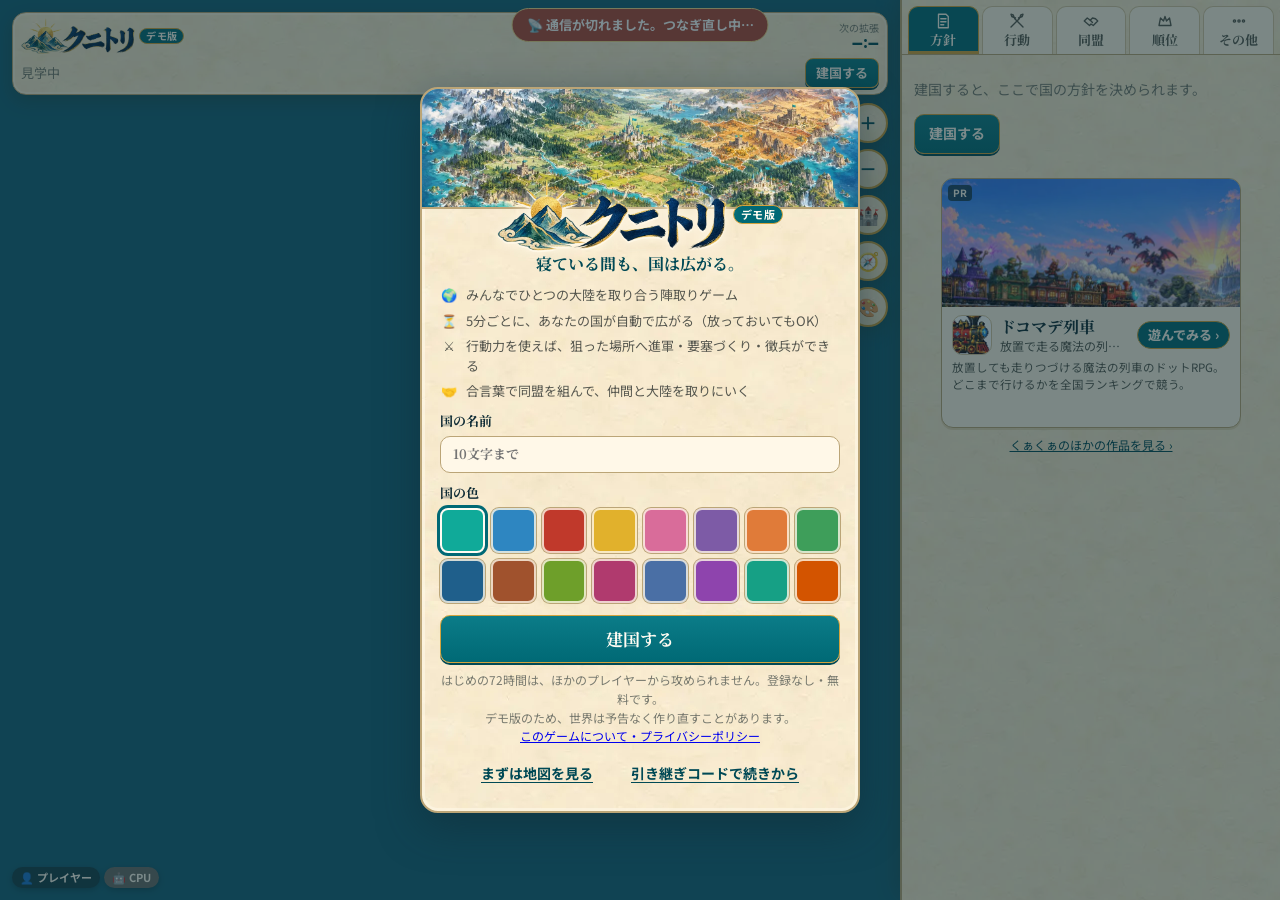
==== index.html @ 647d9536 "クニトリ（デモ版）を公開（v0.3.0・ソース 3f61ecf）" ====
<!doctype html>
<html lang="ja">
<head>
<meta charset="utf-8">
<meta name="viewport" content="width=device-width, initial-scale=1, viewport-fit=cover">
<title>クニトリ（デモ版）｜寝ている間も国が広がる陣取り</title>
<meta name="description" content="みんなでひとつの大陸を取り合う、放置でも遊べる陣取りゲームのデモ版。5分ごとに国が自動で広がり、行動力を使えば狙った場所へ進軍できる。登録なしで無料。">
<meta property="og:title" content="クニトリ（デモ版）｜寝ている間も国が広がる陣取り">
<meta property="og:description" content="みんなでひとつの大陸を取り合う、放置でも遊べる陣取りゲーム。5分ごとに国が自動で広がる。登録なし・無料。">
<meta property="og:type" content="website">
<meta property="og:image" content="https://9qu1.com/kunitori/og.png">
<meta property="og:url" content="https://9qu1.com/kunitori/">
<link rel="canonical" href="https://9qu1.com/kunitori/">
<meta name="twitter:card" content="summary_large_image">
<meta name="theme-color" content="#F5ECD5">
<link rel="icon" href="favicon-32.png" type="image/png" sizes="32x32">
<link rel="apple-touch-icon" href="apple-touch-icon.png">
<link rel="preconnect" href="https://fonts.googleapis.com">
<link rel="preconnect" href="https://fonts.gstatic.com" crossorigin>
<link rel="stylesheet" href="https://fonts.googleapis.com/css2?family=Barlow+Condensed:wght@600;700&family=Noto+Sans+JP:wght@400;700&family=Noto+Serif+JP:wght@700&display=swap">
<link rel="stylesheet" href="style.css?v=0.3.0">
</head>
<body>
<div id="app">
  <canvas id="map" aria-label="大陸の地図"></canvas>

  <header id="hud">
    <div class="hud-row top">
      <div class="brand" id="hud-title"><img src="img/logo.webp" alt="クニトリ" width="720" height="227"><span class="demo">デモ版</span></div>
      <div class="nation-card" id="hud-nation" hidden>
        <span class="crest" id="hud-dot"></span>
        <div class="nc-body">
          <b id="hud-name"></b>
          <div class="nc-badges">
            <span class="badge shield" id="hud-shield" hidden></span>
            <span class="badge sleep" id="hud-dormant" hidden>眠りの国</span>
          </div>
        </div>
      </div>
      <div class="spacer"></div>
      <div class="next" title="次のターンまで"><small>次の拡張</small><b id="hud-next">--:--</b></div>
    </div>
    <div class="hud-row stats" id="hud-stats" hidden>
      <div class="stat"><span class="ico" aria-hidden="true"><svg viewBox="0 0 24 24"><path d="M4 20 15 9M15 9l2-5 3-1-1 3-5 2M20 20 9 9M9 9 7 4 4 3l1 3 5 2M6 16l2 2M18 16l-2 2"/></svg></span><div><small class="lbl">兵力</small><div class="v"><b id="hud-troops">0</b><small id="hud-cap"></small></div></div></div>
      <div class="stat"><span class="ico" aria-hidden="true"><svg viewBox="0 0 24 24"><path d="M3 18h18L18 8l-4 4-2-6-2 6-4-4z"/></svg></span><div><small class="lbl">領地</small><div class="v"><b id="hud-cells">0</b><small id="hud-cities"></small></div></div></div>
      <div class="stat ap"><span class="ico" aria-hidden="true"><svg viewBox="0 0 24 24"><path d="M13 2 4 14h7l-1 8 9-12h-7z"/></svg></span><div><small class="lbl">行動力</small><div class="v"><b id="hud-ap">0</b><small>/12</small></div></div><span class="apbar" id="hud-apbar"></span></div>
    </div>
    <div class="hud-row" id="hud-guest">
      <span class="guest">見学中</span>
      <button class="btn small gold" id="btn-found">建国する</button>
    </div>
  </header>

  <div id="mapctl">
    <button class="ctl" id="z-in" aria-label="拡大">＋</button>
    <button class="ctl" id="z-out" aria-label="縮小">－</button>
    <button class="ctl" id="z-home" aria-label="自分の国へ" title="自分の国へ">🏰</button>
    <button class="ctl" id="z-fit" aria-label="全体を見る" title="全体を見る">🧭</button>
    <button class="ctl" id="z-mode" aria-label="色分けの切り替え" title="国ごと／同盟ごと">🎨</button>
  </div>

  <div id="legend" aria-hidden="true"><span class="pl">👤 プレイヤー</span><span class="cp">🤖 CPU</span></div>

  <div id="cellcard" hidden></div>

  <section id="panel">
    <nav id="tabs"></nav>
    <div id="panel-body">
      <div class="tab" id="tab-policy"></div>
      <div class="tab" id="tab-act" hidden></div>
      <div class="tab" id="tab-team" hidden></div>
      <div class="tab" id="tab-rank" hidden></div>
      <div class="tab" id="tab-more" hidden></div>
      <div id="promo"></div>
    </div>
  </section>

  <div id="netband" hidden></div>
  <div id="toast" hidden></div>

  <div class="overlay" id="start" hidden>
    <div class="card start">
      <div class="hero"><img src="img/hero.webp" alt="" width="1280" height="853"></div>
      <div class="start-logo"><img src="img/logo.webp" alt="クニトリ" width="720" height="227"><span class="demo">デモ版</span></div>
      <p class="lead">寝ている間も、国は広がる。</p>
      <ul class="points">
        <li><span>🌍</span>みんなでひとつの大陸を取り合う陣取りゲーム</li>
        <li><span>⏳</span>5分ごとに、あなたの国が自動で広がる（放っておいてもOK）</li>
        <li><span>⚔️</span>行動力を使えば、狙った場所へ進軍・要塞づくり・徴兵ができる</li>
        <li><span>🤝</span>合言葉で同盟を組んで、仲間と大陸を取りにいく</li>
      </ul>
      <p class="invite-note" id="f-invite" hidden></p>
      <label class="field">国の名前<input id="f-name" maxlength="10" placeholder="10文字まで" autocomplete="off"></label>
      <div class="field">国の色<div id="f-colors" class="swatches"></div></div>
      <button class="btn gold wide" id="f-go">建国する</button>
      <p class="note">はじめの72時間は、ほかのプレイヤーから攻められません。登録なし・無料です。<br>デモ版のため、世界は予告なく作り直すことがあります。<br><a href="about.html">このゲームについて・プライバシーポリシー</a></p>
      <div class="row">
        <button class="btn ghost" id="f-look">まずは地図を見る</button>
        <button class="btn ghost" id="f-restore">引き継ぎコードで続きから</button>
      </div>
    </div>
  </div>

  <div class="overlay" id="modal" hidden><div class="card" id="modal-card"></div></div>
</div>
<script type="module" src="js/app.js?v=0.3.0"></script>
</body>
</html>
---- style.css ----
/* クニトリの見た目（案3: 羊皮紙・深い青緑・金。色の決まりは design/style/style.json） */
:root {
  --paper: #F5ECD5;
  --paper-light: #FFF8E8;
  --paper-shade: #E8D9B8;
  --ink: #102C36;
  --ink-2: #56574F;
  --ink-3: #77796E;
  --line: #BBA577;
  --line-light: #D9C7A2;
  --teal: #006975;
  --teal-dark: #004955;
  --teal-light: #229394;
  --gold: #D3A33D;
  --gold-light: #F5D989;
  --gold-dark: #8E641F;
  --danger: #AF4436;
  --danger-light: #F0D4C5;
  --ok: #28755D;
  --ok-light: #DCEBDD;
  --player: #123E4A;
  --cpu: #666B68;
  --white: #FFFCF2;
  --panel-h: 0px;
  --hud-h: 90px;
  --safe-top: env(safe-area-inset-top, 0px);
  --safe-bottom: env(safe-area-inset-bottom, 0px);
  --paper-bg: var(--paper) url("img/parchment.webp") repeat;
  --shadow: 0 6px 18px rgba(52, 38, 14, 0.28);
  --serif: "Noto Serif JP", "Hiragino Mincho ProN", "Yu Mincho", serif;
  --sans: "Noto Sans JP", "Hiragino Sans", "Hiragino Kaku Gothic ProN", "Yu Gothic UI", system-ui, sans-serif;
  --num: "Barlow Condensed", "Noto Sans JP", system-ui, sans-serif;
}

* { box-sizing: border-box; }
html, body { margin: 0; height: 100%; background: #126078; color: var(--ink); }
body { font-family: var(--sans); font-size: 14px; line-height: 1.55; -webkit-text-size-adjust: 100%; overscroll-behavior: none; }
button { font: inherit; color: inherit; cursor: pointer; }
input { font: inherit; }
[hidden] { display: none !important; }

#app { position: fixed; inset: 0; overflow: hidden; background: #126078; }
#map { position: absolute; inset: 0; width: 100%; height: 100%; touch-action: none; display: block; cursor: grab; }
#map:active { cursor: grabbing; }

/* ---------- 共通の部品 ---------- */
.paper { background: var(--paper-bg); }
.demo {
  display: inline-block;
  font: 700 11px/1 var(--sans);
  color: var(--white);
  background: var(--teal);
  border: 1.5px solid var(--gold);
  border-radius: 999px;
  padding: 3px 7px;
  white-space: nowrap;
  vertical-align: middle;
  letter-spacing: 0.04em;
}
.badge { font-size: 11px; padding: 1px 7px; border-radius: 999px; white-space: nowrap; font-weight: 700; display: inline-block; line-height: 1.6; }
.badge.shield { background: #FBEFC9; color: var(--gold-dark); border: 1px solid var(--gold); }
.badge.sleep { background: var(--paper-shade); color: var(--ink-3); border: 1px solid var(--line-light); }
.badge.cpu { background: var(--cpu); color: var(--white); }
.badge.player { background: var(--player); color: var(--white); }
.badge.cap { background: #FBEFC9; color: var(--gold-dark); border: 1px solid var(--gold); }
.badge.mine { background: var(--teal); color: var(--white); }
.dot { width: 12px; height: 12px; border-radius: 3px; flex: none; box-shadow: 0 0 0 1px rgba(16, 44, 54, 0.35); display: inline-block; }

/* ---------- 上の帯 ---------- */
#hud {
  position: absolute;
  top: calc(var(--safe-top) + 6px);
  left: 6px;
  right: 6px;
  background: var(--paper-bg);
  border: 1.5px solid var(--line);
  border-radius: 14px;
  padding: 5px 8px 6px;
  box-shadow: var(--shadow), inset 0 0 0 2px rgba(255, 248, 232, 0.6);
  z-index: 5;
}
.hud-row { display: flex; align-items: center; gap: 6px; }
.hud-row + .hud-row { margin-top: 4px; }
.spacer { flex: 1; }
.brand { display: flex; align-items: center; gap: 4px; flex: none; }
.brand img { height: 30px; width: auto; display: block; }
.brand .demo { font-size: 10px; padding: 2px 6px; }
.nation-card {
  display: flex;
  align-items: center;
  gap: 6px;
  min-width: 0;
  background: var(--paper-light);
  border: 1px solid var(--line-light);
  border-radius: 10px;
  padding: 2px 8px 2px 4px;
}
.crest {
  width: 22px;
  height: 26px;
  flex: none;
  clip-path: polygon(0 0, 100% 0, 100% 62%, 50% 100%, 0 62%);
  box-shadow: inset 0 0 0 2px rgba(255, 255, 255, 0.35);
  border-top: 3px solid var(--gold);
}
.nc-body { min-width: 0; line-height: 1.2; }
#hud-name { display: block; font: 700 14px/1.25 var(--serif); white-space: nowrap; overflow: hidden; text-overflow: ellipsis; max-width: 8.5em; }
.nc-badges { display: flex; gap: 3px; }
.nc-badges .badge { font-size: 10px; padding: 0 5px; line-height: 1.5; }
.next { display: flex; flex-direction: column; align-items: flex-end; line-height: 1.1; white-space: nowrap; }
.next small { font-size: 10px; color: var(--ink-3); }
.next b { font: 700 18px/1 var(--num); color: var(--teal-dark); font-variant-numeric: tabular-nums; }
.stats { gap: 5px; }
.stat {
  flex: 1;
  min-width: 0;
  display: flex;
  align-items: center;
  gap: 5px;
  background: var(--paper-light);
  border: 1px solid var(--line-light);
  border-radius: 10px;
  padding: 2px 6px 3px;
  white-space: nowrap;
  position: relative;
  line-height: 1.15;
}
.stat .ico { width: 20px; height: 20px; flex: none; color: var(--gold-dark); }
.stat .ico svg { width: 100%; height: 100%; fill: none; stroke: currentColor; stroke-width: 2; stroke-linecap: round; stroke-linejoin: round; }
.stat.ap .ico svg { fill: var(--gold); stroke: var(--gold-dark); stroke-width: 1.2; }
.stat > div { min-width: 0; }
.stat .lbl { display: block; font-size: 10px; color: var(--ink-3); }
.stat .v { display: flex; align-items: baseline; gap: 2px; }
.stat small { color: var(--ink-3); font-size: 11px; }
.stat b { font: 700 19px/1 var(--num); color: var(--ink); font-variant-numeric: tabular-nums; }
.stat.ap { padding-bottom: 7px; }
/* 狭い画面（〜360px）では、数字の枠の絵を隠して数字を優先 */
@media (max-width: 360px) {
  .stat .ico { display: none; }
  .stat { padding: 2px 5px 3px; }
  .apbar { left: 6px; }
  .stat b { font-size: 18px; }
}
.apbar { position: absolute; left: 31px; right: 7px; bottom: 3px; height: 4px; display: flex; gap: 1.5px; }
.apbar i { flex: 1; background: #DCCDA8; border-radius: 2px; }
.apbar i.on { background: var(--teal-light); }
.guest { color: var(--ink-3); font-size: 13px; }
#hud-guest { justify-content: space-between; }

/* ---------- 地図のボタンと凡例 ---------- */
#mapctl {
  position: absolute;
  right: 8px;
  top: calc(var(--hud-h) + 8px);
  display: flex;
  flex-direction: column;
  gap: 6px;
  z-index: 4;
}
.ctl {
  width: 40px;
  height: 40px;
  border-radius: 50%;
  border: 2px solid var(--gold);
  background: var(--paper-bg);
  color: var(--teal-dark);
  font-size: 18px;
  font-weight: 700;
  display: grid;
  place-items: center;
  box-shadow: var(--shadow);
}
.ctl:active { transform: translateY(1px); }
#legend {
  position: absolute;
  left: 8px;
  bottom: calc(var(--panel-h) + 8px);
  display: flex;
  gap: 4px;
  z-index: 4;
  pointer-events: none;
}
#legend span { font-size: 11px; font-weight: 700; color: var(--white); border-radius: 999px; padding: 2px 8px; box-shadow: 0 2px 6px rgba(0, 0, 0, 0.25); }
#legend .pl { background: var(--player); }
#legend .cp { background: var(--cpu); }

/* ---------- 下のパネル（スマホ）／右のパネル（PC） ---------- */
#panel {
  position: absolute;
  left: 0;
  right: 0;
  bottom: 0;
  max-height: 50vh;
  display: flex;
  flex-direction: column;
  background: var(--paper-bg);
  border-top: 2px solid var(--line);
  border-radius: 18px 18px 0 0;
  box-shadow: 0 -6px 22px rgba(52, 38, 14, 0.3);
  z-index: 6;
  padding-bottom: var(--safe-bottom);
}
#panel.collapsed #panel-body { display: none; }
/* スマホ: 開いているタブをもう一度押すと畳める（取っ手で知らせる） */
#panel::before { content: ""; display: block; width: 40px; height: 4px; border-radius: 2px; background: var(--line); margin: 6px auto 0; opacity: 0.8; }
#tabs { display: flex; padding: 6px 6px 0; gap: 3px; flex: none; border-bottom: 1.5px solid var(--line); }
#tabs button {
  flex: 1;
  min-width: 0;
  background: var(--paper-light);
  border: 1.5px solid var(--line-light);
  border-bottom: none;
  border-radius: 10px 10px 0 0;
  padding: 5px 2px 6px;
  color: var(--ink-2);
  font: 700 13px/1.2 var(--serif);
  white-space: nowrap;
  display: flex;
  flex-direction: column;
  align-items: center;
  gap: 2px;
  position: relative;
}
#tabs button svg { width: 18px; height: 18px; fill: none; stroke: currentColor; stroke-width: 1.8; stroke-linecap: round; stroke-linejoin: round; }
#tabs button.on { background: var(--teal); color: var(--white); border-color: var(--gold); box-shadow: inset 0 -3px 0 var(--gold); }
#tabs button .pill { position: absolute; top: 2px; right: 6px; min-width: 16px; padding: 0 4px; border-radius: 999px; background: var(--danger); color: #fff; font: 700 10px/16px var(--sans); }
#panel-body { overflow-y: auto; padding: 10px 12px 12px; -webkit-overflow-scrolling: touch; }

@media (min-width: 820px) {
  #panel { left: auto; top: 0; width: 380px; max-height: none; border-radius: 0; border-top: none; border-left: 2px solid var(--line); }
  #panel::before { display: none; }
  #hud { right: 392px; left: 12px; top: 12px; }
  #mapctl { right: 392px; }
  #legend { left: 12px; bottom: 12px; }
  #cellcard { left: 12px !important; right: auto !important; bottom: 44px !important; width: 360px; }
  #toast { left: calc((100% - 380px) / 2) !important; }
  .brand img { height: 36px; }
}

.sec { margin-bottom: 14px; }
.sec h3 { margin: 0 0 6px; font: 700 15px/1.4 var(--serif); display: flex; align-items: center; gap: 6px; color: var(--ink); }
.hint { color: var(--ink-3); font-size: 12px; margin: 4px 0 0; }
.muted { color: var(--ink-3); }
.row { display: flex; gap: 8px; align-items: center; flex-wrap: wrap; }

.btn {
  border: 1.5px solid var(--line);
  background: var(--paper-light);
  color: var(--ink);
  border-radius: 10px;
  padding: 8px 14px;
  font-weight: 700;
  white-space: nowrap;
  box-shadow: 0 2px 0 rgba(142, 100, 31, 0.25);
}
.btn:disabled { opacity: 0.45; cursor: not-allowed; }
.btn.gold { background: linear-gradient(180deg, #0B7C88, var(--teal)); color: var(--white); border-color: var(--gold); box-shadow: 0 2px 0 var(--teal-dark); }
.btn.danger { background: var(--danger-light); color: var(--danger); border-color: rgba(175, 68, 54, 0.5); }
.btn.ghost { background: none; border-color: transparent; box-shadow: none; color: var(--teal-dark); text-decoration: underline; text-underline-offset: 3px; }
.btn.small { padding: 4px 10px; font-size: 13px; border-radius: 8px; }
.btn.wide { width: 100%; padding: 12px; font: 700 17px/1.3 var(--serif); }
.btn.busy { opacity: 0.6; pointer-events: none; }
.cost { display: inline-flex; align-items: center; gap: 2px; font-size: 11px; font-weight: 700; margin-left: 5px; padding: 0 6px; border-radius: 999px; background: rgba(255, 248, 232, 0.9); color: var(--gold-dark); border: 1px solid var(--gold); line-height: 1.6; }
.btn.gold .cost { background: rgba(0, 0, 0, 0.18); color: var(--gold-light); }

input[type="text"], input:not([type]) {
  width: 100%;
  background: var(--paper-light);
  border: 1.5px solid var(--line);
  border-radius: 10px;
  padding: 9px 12px;
  color: var(--ink);
  outline: none;
}
input:focus { border-color: var(--teal); box-shadow: 0 0 0 2px rgba(0, 105, 117, 0.2); }

/* 方針 */
.slider-wrap { display: grid; grid-template-columns: auto 1fr auto; align-items: center; gap: 10px; }
.slider-wrap span { font-size: 12px; color: var(--ink-3); font-weight: 700; }
input[type="range"] { width: 100%; accent-color: var(--teal); }
.aggr-val { font: 700 22px/1.2 var(--serif); color: var(--teal-dark); }
.focus-box { background: var(--paper-light); border: 1px solid var(--line-light); border-radius: 10px; padding: 8px 10px; display: flex; align-items: center; gap: 8px; }
.focus-box .txt { flex: 1; min-width: 0; }
.saved { color: var(--ok); font: 700 12px var(--sans); margin-left: 6px; }

/* 行動 */
.ap-big { display: flex; align-items: baseline; gap: 6px; }
.ap-big b { font: 700 34px/1 var(--num); color: var(--teal); font-variant-numeric: tabular-nums; }
.acts { display: grid; grid-template-columns: 1fr 1fr; gap: 8px; }
.act {
  background: var(--paper-light);
  border: 1.5px solid var(--line-light);
  border-radius: 12px;
  padding: 6px;
  display: flex;
  flex-direction: column;
  gap: 4px;
  box-shadow: 0 2px 0 rgba(142, 100, 31, 0.15);
}
.act .head { display: flex; gap: 7px; align-items: center; }
.act img { width: 52px; height: 52px; border-radius: 8px; object-fit: cover; flex: none; border: 1px solid var(--line-light); }
.act h4 { margin: 0; font: 700 16px/1.2 var(--serif); }
.act p { margin: 0; color: var(--ink-2); font-size: 11.5px; line-height: 1.45; }
.act .btn { align-self: stretch; }

/* 同盟・招待 */
.invite {
  display: grid;
  grid-template-columns: 64px 1fr;
  gap: 8px 10px;
  background: linear-gradient(135deg, #FFF6DC, var(--paper-light));
  border: 1.5px solid var(--gold);
  border-radius: 12px;
  padding: 8px;
  margin-bottom: 14px;
}
.invite img { width: 64px; height: 64px; border-radius: 10px; object-fit: cover; }
.invite h3 { margin: 0; }
.invite .rewards { margin: 2px 0 0; padding-left: 1.1em; font-size: 12px; color: var(--ink-2); }
.invite .rewards li { margin: 1px 0; }
.invite .actions { grid-column: 1 / -1; display: flex; gap: 6px; flex-wrap: wrap; align-items: center; }
.invite .count { font-size: 12px; color: var(--ink-2); grid-column: 1 / -1; }
.members { display: grid; gap: 4px; }
.member { display: flex; align-items: center; gap: 8px; background: var(--paper-light); border: 1px solid var(--line-light); border-radius: 10px; padding: 5px 8px; }
.member .nm { flex: 1; min-width: 0; overflow: hidden; text-overflow: ellipsis; white-space: nowrap; font-weight: 700; }
.member .num { color: var(--ink-3); font-size: 12px; white-space: nowrap; font-variant-numeric: tabular-nums; }
.stamps { display: grid; grid-template-columns: repeat(auto-fill, minmax(92px, 1fr)); gap: 6px; }
.stamps .btn { padding: 6px 4px; font-size: 13px; }
.chat { display: grid; gap: 4px; max-height: 180px; overflow-y: auto; margin-top: 8px; }
.chat .line { font-size: 13px; }
.chat .line .who { font-weight: 700; }
.chat .line .when { color: var(--ink-3); font-size: 11px; margin-left: 4px; }
.chat .line.sys { color: var(--ink-3); font-size: 12px; }
.code { font: 700 20px/1.2 var(--num); letter-spacing: 0.18em; background: var(--paper-light); border: 1.5px dashed var(--line); padding: 2px 10px; border-radius: 8px; color: var(--teal-dark); }

/* 順位 */
.rank { display: grid; gap: 2px; }
.rank .r {
  display: grid;
  grid-template-columns: 26px 14px 1fr auto;
  gap: 8px;
  align-items: center;
  padding: 5px 6px;
  border-radius: 8px;
  background: none;
  border: none;
  text-align: left;
  width: 100%;
  color: var(--ink);
}
.rank .r:nth-child(odd) { background: rgba(255, 248, 232, 0.7); }
.rank .r.me { outline: 2px solid var(--teal); }
.rank .no { color: var(--gold-dark); font: 700 16px/1 var(--num); text-align: right; }
.rank .nm { overflow: hidden; text-overflow: ellipsis; white-space: nowrap; font-weight: 700; }
.rank .nm .badge { font-size: 9px; padding: 0 4px; margin-left: 4px; vertical-align: 1px; }
.rank .num { font-variant-numeric: tabular-nums; color: var(--ink-3); font-size: 12px; white-space: nowrap; }

/* 下の枠（広告・紹介）。ボタンから離して、いちばん下に置く */
#promo { margin-top: 24px; }
.ad-box { margin: 0 -12px; display: flex; flex-direction: column; align-items: center; min-height: 250px; }
.ad-label { font-size: 10px; color: var(--ink-3); align-self: center; margin-bottom: 2px; letter-spacing: 0.1em; }
.more-apps { display: block; text-align: center; font-size: 12px; color: var(--teal-dark); margin-top: 8px; }
.pr-big {
  width: 300px;
  height: 250px;
  display: flex;
  flex-direction: column;
  border-radius: 12px;
  overflow: hidden;
  border: 1.5px solid var(--line);
  background: var(--paper-light);
  color: var(--ink);
  text-decoration: none;
  box-shadow: 0 2px 0 rgba(142, 100, 31, 0.15);
}
.pr-shot { position: relative; height: 128px; background: #ddd center top / cover no-repeat; flex: none; }
.pr-tag { position: absolute; top: 6px; left: 6px; font: 700 10px/1 var(--sans); color: var(--white); background: rgba(16, 44, 54, 0.75); border-radius: 4px; padding: 3px 5px; }
.pr-body { display: flex; align-items: center; gap: 8px; padding: 8px 10px 4px; }
.pr-icon { width: 40px; height: 40px; border-radius: 10px; flex: none; border: 1px solid var(--line-light); background: #fff; }
.pr-text { flex: 1; min-width: 0; display: flex; flex-direction: column; line-height: 1.3; }
.pr-text b { font: 700 16px/1.3 var(--serif); }
.pr-text small { color: var(--ink-2); font-size: 12px; white-space: nowrap; overflow: hidden; text-overflow: ellipsis; }
.pr-go { font-style: normal; font-weight: 800; font-size: 13px; color: var(--white); background: var(--teal); border: 1.5px solid var(--gold); border-radius: 999px; padding: 3px 10px; white-space: nowrap; }
.pr-desc { padding: 0 10px 8px; font-size: 11.5px; line-height: 1.45; color: var(--ink-2); display: -webkit-box; -webkit-line-clamp: 3; -webkit-box-orient: vertical; overflow: hidden; }

/* ほかのアプリ */
.promo-label { color: var(--ink-3); font-size: 11px; display: flex; justify-content: space-between; }
.promo-label a { color: var(--teal-dark); }
.promo-card {
  display: flex;
  gap: 10px;
  align-items: center;
  margin-top: 4px;
  padding: 8px 10px;
  border-radius: 12px;
  background: linear-gradient(135deg, var(--paper-light), #EAF2EA);
  border: 1.5px solid var(--line-light);
  color: var(--ink);
  text-decoration: none;
  transition: opacity 0.4s;
}
.promo-card img { width: 42px; height: 42px; border-radius: 10px; flex: none; background: #fff; object-fit: cover; border: 1px solid var(--line-light); }
.promo-card .t { flex: 1; min-width: 0; }
.promo-card .tag { display: inline-block; font-size: 10px; color: var(--white); background: var(--danger); border-radius: 4px; padding: 0 5px; font-weight: 700; }
.promo-card b { display: block; font: 700 15px/1.3 var(--serif); }
.promo-card span { display: block; color: var(--ink-2); font-size: 12px; overflow: hidden; text-overflow: ellipsis; white-space: nowrap; }
.promo-card .go { color: var(--teal-dark); font-weight: 800; font-size: 13px; white-space: nowrap; }

/* マスの情報 */
#cellcard {
  position: absolute;
  left: 8px;
  right: 8px;
  bottom: calc(var(--panel-h) + 36px);
  background: var(--paper-bg);
  border: 1.5px solid var(--line);
  border-radius: 14px;
  padding: 10px 12px;
  z-index: 7;
  box-shadow: var(--shadow);
}
#cellcard .head { display: flex; align-items: center; gap: 6px; flex-wrap: wrap; padding-right: 28px; }
#cellcard .head b { font: 700 15px/1.3 var(--serif); }
#cellcard .close { position: absolute; top: 6px; right: 6px; width: 30px; height: 30px; border-radius: 8px; border: none; background: none; color: var(--ink-3); font-size: 18px; }
#cellcard .owner { margin-top: 4px; display: flex; align-items: center; gap: 6px; flex-wrap: wrap; }
#cellcard .owner > b { font-family: var(--serif); }
#cellcard .btns { display: flex; flex-wrap: wrap; gap: 6px; margin-top: 8px; }
#cellcard .btns .btn { flex: 1 1 auto; }

/* 帯と知らせ */
#netband {
  position: absolute;
  top: calc(var(--safe-top) + 8px);
  left: 50%;
  transform: translateX(-50%);
  width: max-content;
  max-width: calc(100% - 16px);
  background: var(--danger);
  color: #fff;
  padding: 6px 14px;
  border-radius: 999px;
  font-weight: 700;
  font-size: 13px;
  z-index: 20;
  white-space: nowrap;
  border: 1.5px solid var(--gold-light);
}
#netband.ok { background: var(--ok); }
#toast {
  position: absolute;
  left: 50%;
  top: calc(var(--hud-h) + 10px);
  pointer-events: none; /* 下のボタンを押せなくしない */
  transform: translateX(-50%);
  width: max-content;
  max-width: calc(100% - 24px);
  background: var(--teal-dark);
  border: 1.5px solid var(--gold);
  color: var(--white);
  padding: 8px 14px;
  border-radius: 12px;
  z-index: 30;
  font-size: 13px;
  font-weight: 700;
  text-align: center;
  box-shadow: var(--shadow);
}
#toast.err { background: var(--danger); }

/* 重ねる画面 */
.overlay {
  position: absolute;
  inset: 0;
  background: rgba(16, 44, 54, 0.55);
  display: grid;
  place-items: center;
  padding: 16px;
  z-index: 40;
  overflow-y: auto;
}
.card {
  width: 100%;
  max-width: 440px;
  background: var(--paper-bg);
  border: 2px solid var(--line);
  border-radius: 18px;
  padding: 18px;
  box-shadow: 0 14px 40px rgba(16, 44, 54, 0.5), inset 0 0 0 3px rgba(255, 248, 232, 0.6);
}
.card h2 { margin: 0 0 8px; font: 700 19px/1.35 var(--serif); }
.start { padding-top: 0; overflow: hidden; }
.start .hero { margin: 0 -18px; height: 120px; overflow: hidden; border-bottom: 2px solid var(--line); }
.start .hero img { width: 100%; height: 100%; object-fit: cover; display: block; }
.start-logo { display: flex; justify-content: center; align-items: center; gap: 6px; margin-top: -30px; position: relative; }
.start-logo img { width: 230px; height: auto; filter: drop-shadow(0 2px 0 rgba(255, 248, 232, 0.9)) drop-shadow(0 0 6px rgba(255, 248, 232, 0.9)); }
.start .lead { text-align: center; margin: 2px 0 10px; font: 700 16px/1.4 var(--serif); color: var(--teal-dark); }
.points { list-style: none; padding: 0; margin: 0 0 12px; display: grid; gap: 5px; }
.points li { display: flex; gap: 8px; font-size: 13px; color: var(--ink-2); }
.points li span { flex: none; width: 1.4em; text-align: center; }
.invite-note { background: #FBEFC9; border: 1.5px solid var(--gold); border-radius: 10px; padding: 7px 10px; font-size: 13px; font-weight: 700; color: var(--gold-dark); margin: 0 0 12px; }
.field { display: grid; gap: 6px; margin-bottom: 12px; font: 700 13px/1.3 var(--serif); }
.swatches { display: grid; grid-template-columns: repeat(8, 1fr); gap: 6px; }
.swatches button { aspect-ratio: 1; border-radius: 8px; border: 2px solid rgba(255, 248, 232, 0.8); box-shadow: 0 0 0 1px var(--line); }
.swatches button.on { border-color: var(--white); box-shadow: 0 0 0 3px var(--teal); }
.note { color: var(--ink-3); font-size: 12px; text-align: center; margin: 8px 0; }
.card .row { justify-content: center; }
.welcome-num { font: 700 28px/1.2 var(--num); font-variant-numeric: tabular-nums; }
.up { color: var(--ok); }
.down { color: var(--danger); }
.list { margin: 6px 0; padding-left: 1.2em; }
.list li { margin: 2px 0; }
.news { margin: 8px 0; padding: 8px 10px; background: #FBEFC9; border: 1.5px solid var(--gold); border-radius: 10px; font-size: 13px; }
.news div + div { margin-top: 3px; }
.rules { padding-left: 1.2em; margin: 4px 0; }
.rules li { margin: 4px 0; color: var(--ink-2); font-size: 13px; }
.credit { color: var(--ink-3); font-size: 12px; }
.credit a { color: var(--teal-dark); }
.demo-box { background: var(--paper-light); border: 1.5px dashed var(--teal); border-radius: 10px; padding: 8px 10px; font-size: 12.5px; color: var(--ink-2); }
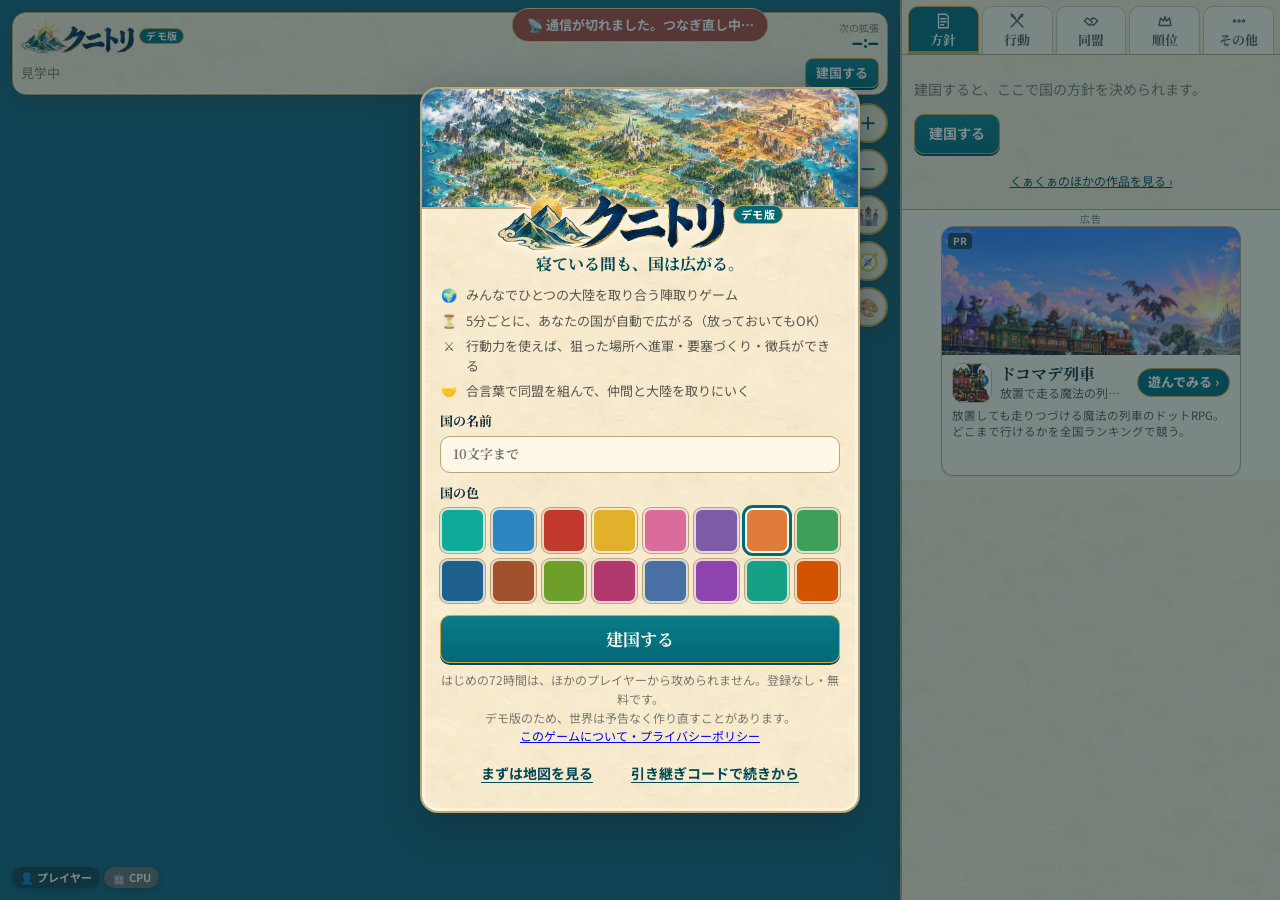
==== commit 41c68955: "広告を追従型に（v0.3.1・ソース ebdafdd）" ====
--- a/index.html
+++ b/index.html
@@ -18,7 +18,7 @@
 <link rel="preconnect" href="https://fonts.googleapis.com">
 <link rel="preconnect" href="https://fonts.gstatic.com" crossorigin>
 <link rel="stylesheet" href="https://fonts.googleapis.com/css2?family=Barlow+Condensed:wght@600;700&family=Noto+Sans+JP:wght@400;700&family=Noto+Serif+JP:wght@700&display=swap">
-<link rel="stylesheet" href="style.css?v=0.3.0">
+<link rel="stylesheet" href="style.css?v=0.3.1">
 </head>
 <body>
 <div id="app">
@@ -73,6 +73,7 @@
       <div class="tab" id="tab-more" hidden></div>
       <div id="promo"></div>
     </div>
+    <div id="panel-ad"><div class="ad-label">広告</div><div id="ad-slot"></div></div>
   </section>
 
   <div id="netband" hidden></div>
@@ -103,6 +104,6 @@
 
   <div class="overlay" id="modal" hidden><div class="card" id="modal-card"></div></div>
 </div>
-<script type="module" src="js/app.js?v=0.3.0"></script>
+<script type="module" src="js/app.js?v=0.3.1"></script>
 </body>
 </html>
--- a/style.css
+++ b/style.css
@@ -190,7 +190,7 @@
   left: 0;
   right: 0;
   bottom: 0;
-  max-height: 50vh;
+  max-height: 56vh;
   display: flex;
   flex-direction: column;
   background: var(--paper-bg);
@@ -234,6 +234,8 @@
   #legend { left: 12px; bottom: 12px; }
   #cellcard { left: 12px !important; right: auto !important; bottom: 44px !important; width: 360px; }
   #toast { left: calc((100% - 380px) / 2) !important; }
+  .overlay { right: 380px; bottom: 0; }
+  #panel-ad { padding: 4px 0 10px; }
   .brand img { height: 36px; }
 }
 
@@ -355,11 +357,44 @@
 .rank .nm .badge { font-size: 9px; padding: 0 4px; margin-left: 4px; vertical-align: 1px; }
 .rank .num { font-variant-numeric: tabular-nums; color: var(--ink-3); font-size: 12px; white-space: nowrap; }
 
-/* 下の枠（広告・紹介）。ボタンから離して、いちばん下に置く */
-#promo { margin-top: 24px; }
-.ad-box { margin: 0 -12px; display: flex; flex-direction: column; align-items: center; min-height: 250px; }
-.ad-label { font-size: 10px; color: var(--ink-3); align-self: center; margin-bottom: 2px; letter-spacing: 0.1em; }
-.more-apps { display: block; text-align: center; font-size: 12px; color: var(--teal-dark); margin-top: 8px; }
+/* 広告の枠（追従）: パネルのいちばん下に固定。中身のスクロールの外なので、いつも見えている
+   ボタンとくっつけない（上に「広告」の行とすき間）・ほかのものを重ねない（AdMax の規約 第10条12号②・15号） */
+#promo { margin-top: 18px; }
+.more-apps { display: block; text-align: center; font-size: 12px; color: var(--teal-dark); }
+#panel-ad {
+  flex: none;
+  display: flex;
+  flex-direction: column;
+  align-items: center;
+  border-top: 1.5px solid var(--line);
+  background: rgba(255, 248, 232, 0.92);
+  padding: 2px 0 4px;
+  margin-top: 6px;
+}
+#panel-ad .ad-label { font-size: 10px; color: var(--ink-3); letter-spacing: 0.1em; line-height: 14px; }
+#ad-slot { display: flex; justify-content: center; }
+#ad-slot[data-layout="bar"] { width: 320px; height: 50px; overflow: hidden; }
+#ad-slot[data-layout="side"] { width: 300px; min-height: 250px; }
+.pr-bar {
+  position: relative;
+  width: 320px;
+  height: 50px;
+  display: flex;
+  align-items: center;
+  gap: 8px;
+  padding: 0 8px 0 7px;
+  border-radius: 8px;
+  border: 1.5px solid var(--line);
+  background: linear-gradient(90deg, var(--paper-light), #EAF2EA);
+  color: var(--ink);
+  text-decoration: none;
+}
+.pr-bar img { width: 36px; height: 36px; border-radius: 8px; flex: none; background: #fff; border: 1px solid var(--line-light); }
+.pr-bar .pr-text { flex: 1; min-width: 0; display: flex; flex-direction: column; line-height: 1.25; }
+.pr-bar .pr-text b { font: 700 14px/1.25 var(--serif); }
+.pr-bar .pr-text small { font-size: 11px; color: var(--ink-2); white-space: nowrap; overflow: hidden; text-overflow: ellipsis; }
+.pr-bar .pr-go { font-size: 12px; padding: 2px 8px; }
+.pr-bar .pr-tag { top: 2px; left: auto; right: 4px; font-size: 8px; padding: 1px 3px; }
 .pr-big {
   width: 300px;
   height: 250px;
@@ -471,6 +506,7 @@
 .overlay {
   position: absolute;
   inset: 0;
+  bottom: var(--ad-h, 0px);
   background: rgba(16, 44, 54, 0.55);
   display: grid;
   place-items: center;
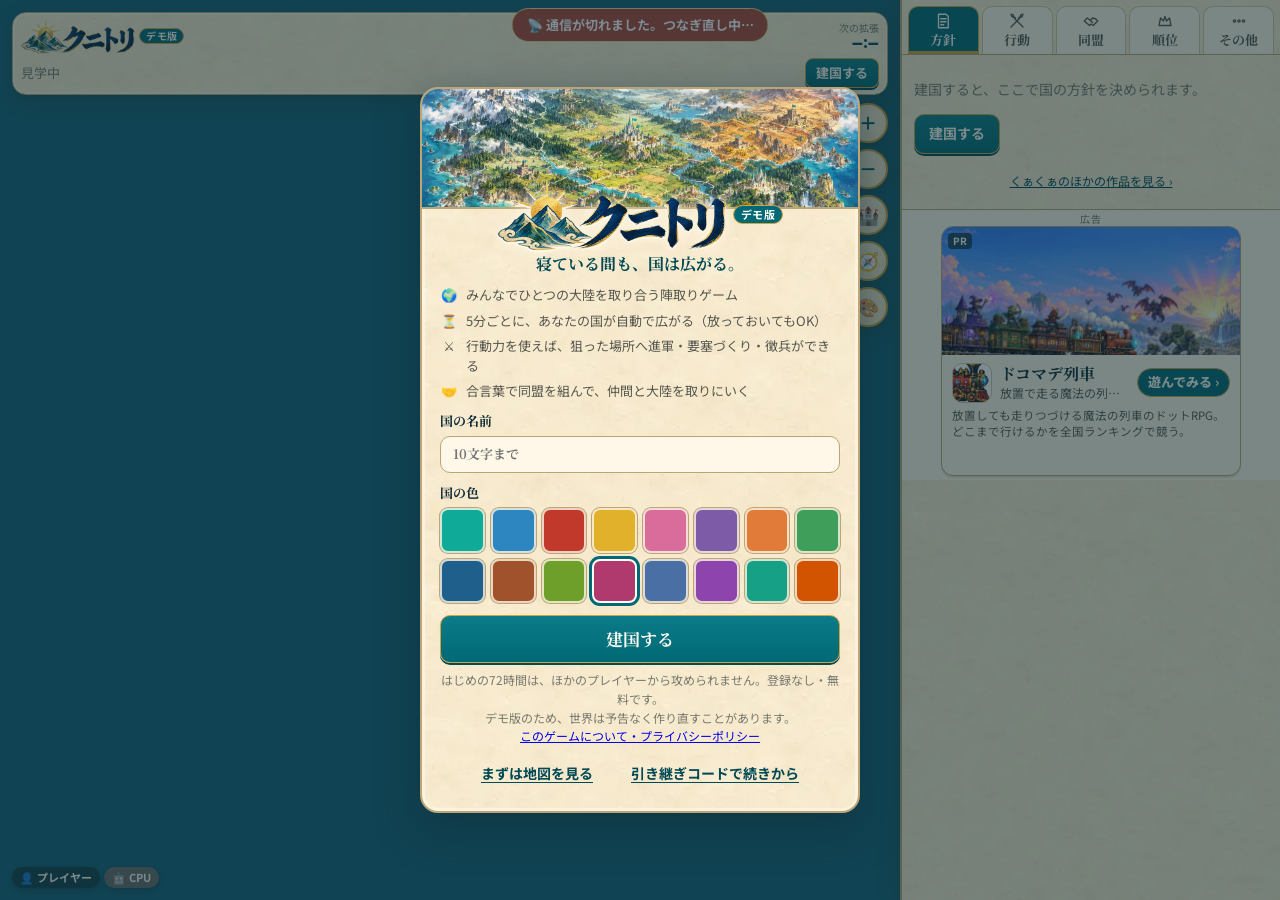
==== commit 033c11b2: "お金の あんぜん: つなぎなおしの 待ち時間（v0.3.2・ソース 966ace4）" ====
--- a/index.html
+++ b/index.html
@@ -18,7 +18,7 @@
 <link rel="preconnect" href="https://fonts.googleapis.com">
 <link rel="preconnect" href="https://fonts.gstatic.com" crossorigin>
 <link rel="stylesheet" href="https://fonts.googleapis.com/css2?family=Barlow+Condensed:wght@600;700&family=Noto+Sans+JP:wght@400;700&family=Noto+Serif+JP:wght@700&display=swap">
-<link rel="stylesheet" href="style.css?v=0.3.1">
+<link rel="stylesheet" href="style.css?v=0.3.2">
 </head>
 <body>
 <div id="app">
@@ -104,6 +104,6 @@
 
   <div class="overlay" id="modal" hidden><div class="card" id="modal-card"></div></div>
 </div>
-<script type="module" src="js/app.js?v=0.3.1"></script>
+<script type="module" src="js/app.js?v=0.3.2"></script>
 </body>
 </html>
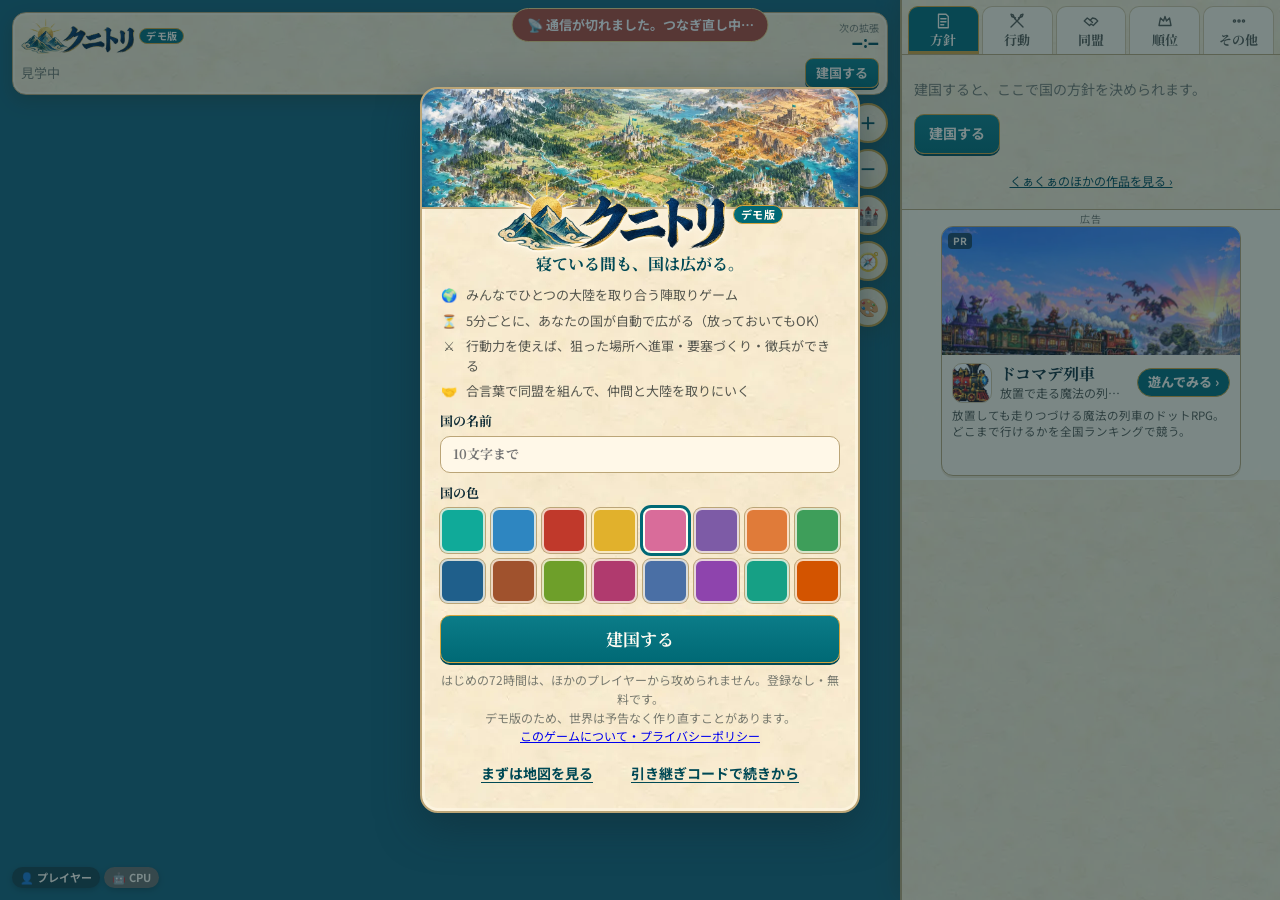
==== commit 90134d2d: "スマホで下のパネルを畳んで地図を広く（v0.3.3・ソース 2e96c94）" ====
--- a/index.html
+++ b/index.html
@@ -18,7 +18,7 @@
 <link rel="preconnect" href="https://fonts.googleapis.com">
 <link rel="preconnect" href="https://fonts.gstatic.com" crossorigin>
 <link rel="stylesheet" href="https://fonts.googleapis.com/css2?family=Barlow+Condensed:wght@600;700&family=Noto+Sans+JP:wght@400;700&family=Noto+Serif+JP:wght@700&display=swap">
-<link rel="stylesheet" href="style.css?v=0.3.2">
+<link rel="stylesheet" href="style.css?v=0.3.3">
 </head>
 <body>
 <div id="app">
@@ -64,6 +64,7 @@
   <div id="cellcard" hidden></div>
 
   <section id="panel">
+    <button id="panel-toggle" type="button" aria-controls="panel-body" aria-expanded="true"><svg viewBox="0 0 24 24" aria-hidden="true"><path d="M6 9l6 6 6-6"/></svg><span class="pt-label">地図を広く</span></button>
     <nav id="tabs"></nav>
     <div id="panel-body">
       <div class="tab" id="tab-policy"></div>
@@ -104,6 +105,6 @@
 
   <div class="overlay" id="modal" hidden><div class="card" id="modal-card"></div></div>
 </div>
-<script type="module" src="js/app.js?v=0.3.2"></script>
+<script type="module" src="js/app.js?v=0.3.3"></script>
 </body>
 </html>
--- a/style.css
+++ b/style.css
@@ -201,9 +201,27 @@
   padding-bottom: var(--safe-bottom);
 }
 #panel.collapsed #panel-body { display: none; }
-/* スマホ: 開いているタブをもう一度押すと畳める（取っ手で知らせる） */
-#panel::before { content: ""; display: block; width: 40px; height: 4px; border-radius: 2px; background: var(--line); margin: 6px auto 0; opacity: 0.8; }
-#tabs { display: flex; padding: 6px 6px 0; gap: 3px; flex: none; border-bottom: 1.5px solid var(--line); }
+/* スマホ: 上の取っ手で中身を畳む（地図を広く）・開く。取っ手を上下にスワイプしても、開いているタブをもう一度押しても同じ */
+#panel-toggle {
+  flex: none;
+  align-self: center;
+  display: flex;
+  align-items: center;
+  gap: 4px;
+  min-height: 28px;
+  margin: 4px 0 0;
+  padding: 0 16px 0 12px;
+  border: 1.5px solid var(--line-light);
+  border-radius: 999px;
+  background: var(--paper-light);
+  color: var(--ink-2);
+  font: 700 12px/1 var(--sans);
+  touch-action: none;
+}
+#panel-toggle svg { width: 16px; height: 16px; fill: none; stroke: currentColor; stroke-width: 2.4; stroke-linecap: round; stroke-linejoin: round; transition: transform 0.2s; }
+#panel.collapsed #panel-toggle svg { transform: rotate(180deg); }
+#panel-toggle:active { transform: translateY(1px); }
+#tabs { display: flex; padding: 6px 6px 0; gap: 3px; flex: none; border-bottom: 1.5px solid var(--line); touch-action: none; }
 #tabs button {
   flex: 1;
   min-width: 0;
@@ -228,7 +246,8 @@
 
 @media (min-width: 820px) {
   #panel { left: auto; top: 0; width: 380px; max-height: none; border-radius: 0; border-top: none; border-left: 2px solid var(--line); }
-  #panel::before { display: none; }
+  #panel-toggle { display: none; }
+  #panel.collapsed #panel-body { display: block; }
   #hud { right: 392px; left: 12px; top: 12px; }
   #mapctl { right: 392px; }
   #legend { left: 12px; bottom: 12px; }
